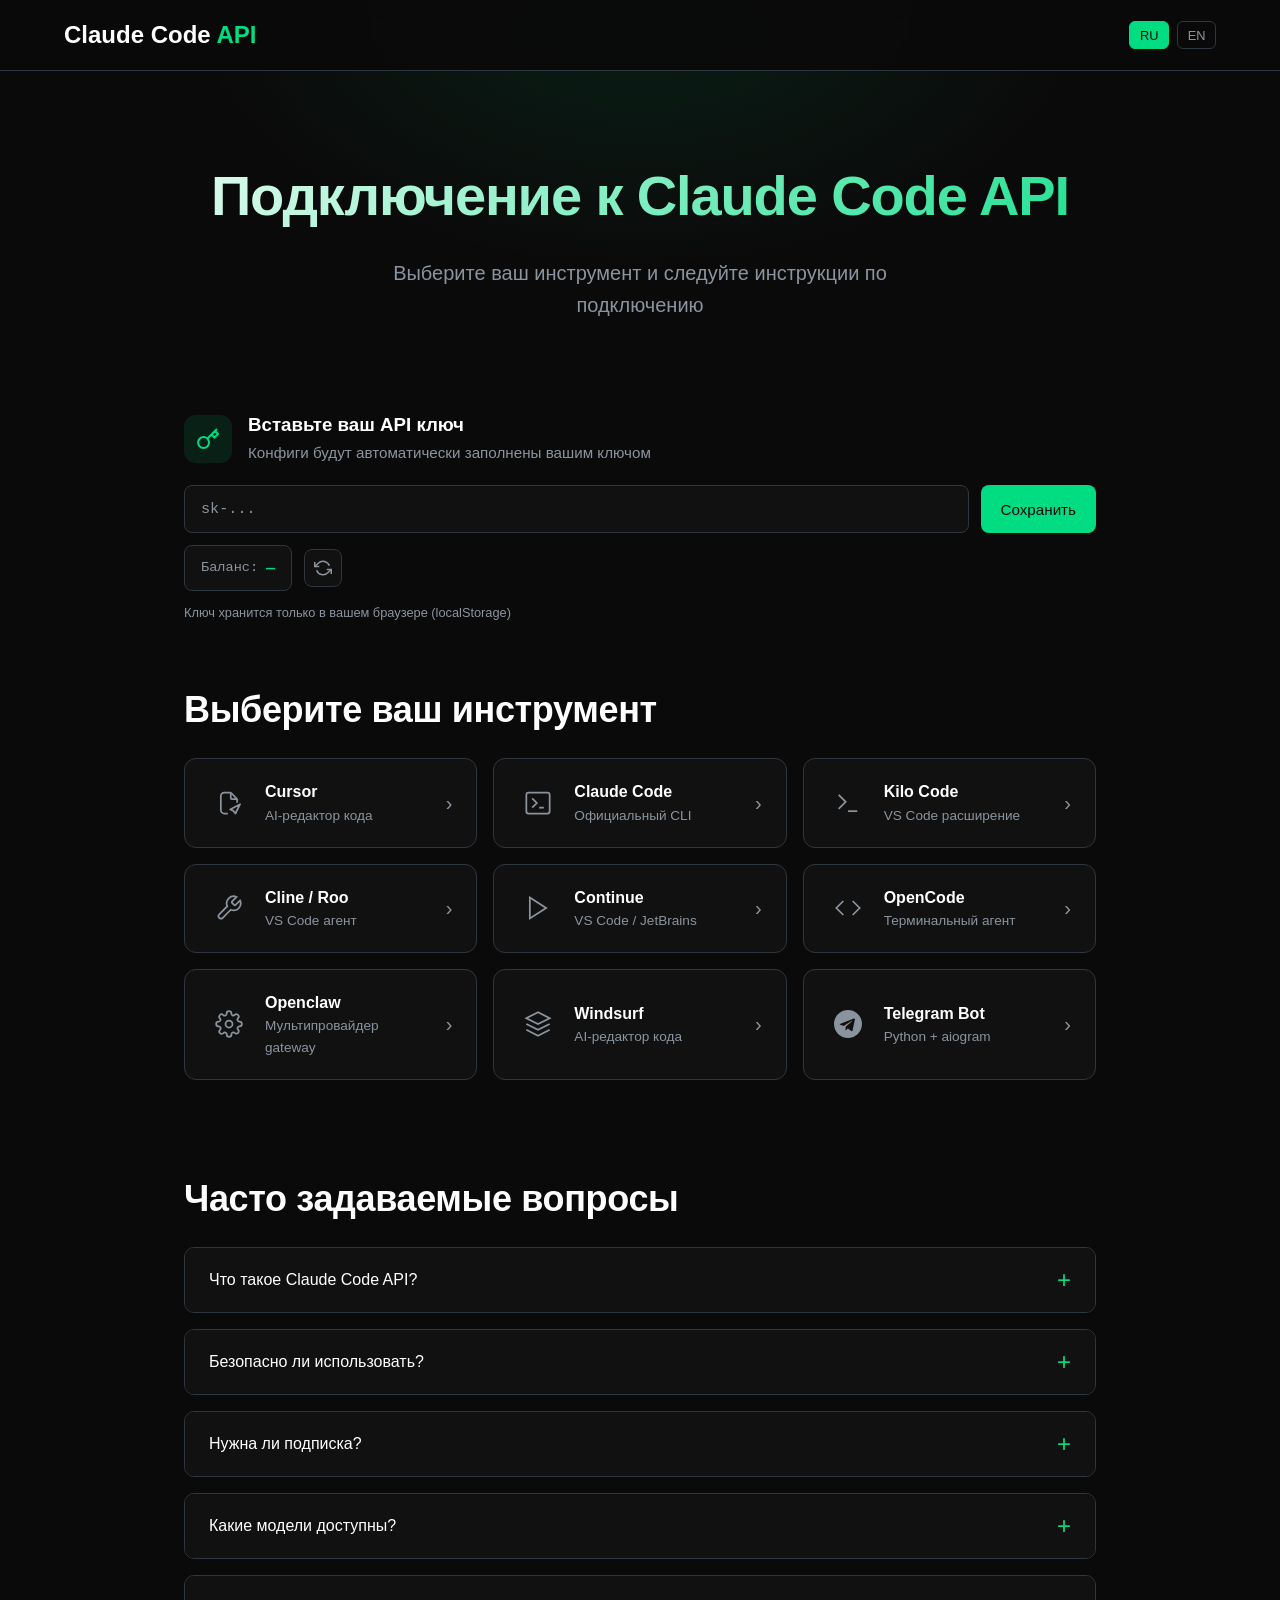
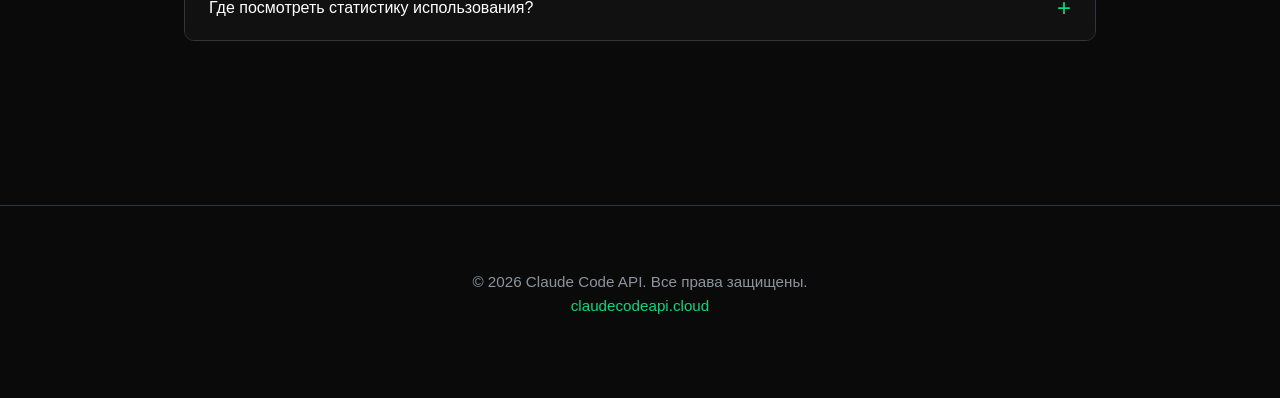
==== index.html @ eab9a972 "Add balance counter with refresh button next to API key input Co-Authored-By: Claude Opus 4.6 <norep" ====
<!DOCTYPE html>
<html lang="ru">
<head>
  <meta charset="UTF-8">
  <meta name="viewport" content="width=device-width, initial-scale=1.0">
  <meta name="description" content="Инструкции по подключению к Claude Code API — выберите ваш инструмент">
  <meta name="theme-color" content="#0a0a0a">
  <title>Claude Code API — Подключение инструментов</title>
  <style>
    :root {
      --bg-primary: #0a0a0a;
      --bg-secondary: #111111;
      --bg-tertiary: #1a1a1a;
      --bg-code: #0d1117;
      --text-primary: #ffffff;
      --text-secondary: #e0e0e0;
      --text-muted: #8b949e;
      --accent-primary: #00dc82;
      --accent-hover: #00ff95;
      --accent-glow: rgba(0, 220, 130, 0.3);
      --border-color: #30363d;
      --font-mono: 'SF Mono', 'Fira Code', 'Consolas', monospace;
      --font-sans: -apple-system, BlinkMacSystemFont, 'Segoe UI', sans-serif;
      --transition: all 0.2s ease;
    }

    *, *::before, *::after { box-sizing: border-box; margin: 0; padding: 0; }
    html { scroll-behavior: smooth; }

    body {
      font-family: var(--font-sans);
      background: var(--bg-primary);
      color: var(--text-primary);
      line-height: 1.6;
      min-height: 100vh;
    }

    h1, h2, h3 { font-weight: 600; line-height: 1.3; color: var(--text-primary); }
    h1 { font-size: clamp(2rem, 5vw, 3.5rem); letter-spacing: -0.02em; }
    h2 { font-size: clamp(1.5rem, 3vw, 2.25rem); letter-spacing: -0.01em; }
    p { margin-bottom: 1rem; color: var(--text-secondary); }

    a { color: var(--accent-primary); text-decoration: none; transition: var(--transition); }
    a:hover { color: var(--accent-hover); }

    ::selection { background: var(--accent-primary); color: var(--bg-primary); }

    ::-webkit-scrollbar { width: 8px; height: 8px; }
    ::-webkit-scrollbar-track { background: var(--bg-primary); }
    ::-webkit-scrollbar-thumb { background: var(--border-color); border-radius: 4px; }
    ::-webkit-scrollbar-thumb:hover { background: var(--text-muted); }

    /* Header */
    header {
      position: fixed; top: 0; left: 0; right: 0; z-index: 1000;
      background: rgba(10, 10, 10, 0.95);
      backdrop-filter: blur(10px); -webkit-backdrop-filter: blur(10px);
      border-bottom: 1px solid var(--border-color);
    }

    .header-content {
      max-width: 1200px; margin: 0 auto; padding: 1rem 1.5rem;
      display: flex; justify-content: space-between; align-items: center;
    }

    .logo { font-size: 1.5rem; font-weight: 700; color: var(--text-primary); }
    .logo span { color: var(--accent-primary); }

    .lang-switch { display: flex; gap: 0.5rem; align-items: center; }

    .lang-btn {
      background: transparent; border: 1px solid var(--border-color);
      color: var(--text-muted); padding: 0.35rem 0.6rem;
      font-size: 0.8rem; font-weight: 500; border-radius: 6px;
      cursor: pointer; transition: var(--transition);
    }
    .lang-btn:hover { border-color: var(--accent-primary); color: var(--text-primary); }
    .lang-btn.active { background: var(--accent-primary); border-color: var(--accent-primary); color: var(--bg-primary); }

    /* Hero */
    #hero {
      padding: clamp(100px, 18vh, 160px) 1.5rem 60px;
      text-align: center;
      background: radial-gradient(ellipse at top, rgba(0, 220, 130, 0.1) 0%, transparent 50%);
    }

    #hero h1 {
      margin-bottom: 1.5rem;
      background: linear-gradient(135deg, var(--text-primary) 0%, var(--accent-primary) 100%);
      -webkit-background-clip: text; -webkit-text-fill-color: transparent; background-clip: text;
    }

    #hero .subtitle {
      font-size: clamp(1rem, 2vw, 1.25rem);
      color: var(--text-muted); max-width: 600px; margin: 0 auto;
    }

    /* Main */
    main { max-width: 960px; margin: 0 auto; padding: 0 1.5rem 100px; }

    /* API Key Section */
    .apikey-section { padding: 2rem 0 1rem; }

    .apikey-card {
      display: flex; align-items: center; gap: 1rem; margin-bottom: 1.25rem;
    }

    .apikey-icon {
      width: 48px; height: 48px; flex-shrink: 0;
      background: rgba(0, 220, 130, 0.1); border-radius: 12px;
      display: flex; align-items: center; justify-content: center;
      color: var(--accent-primary);
    }

    .apikey-text h3 { margin-bottom: 0.25rem; }
    .apikey-text p { margin: 0; color: var(--text-muted); font-size: 0.95rem; }

    .apikey-input-wrap {
      display: flex; gap: 0.75rem; margin-bottom: 0.75rem;
    }

    .apikey-input-wrap input {
      flex: 1; padding: 0.875rem 1rem;
      background: var(--bg-secondary); border: 1px solid var(--border-color);
      border-radius: 8px; color: var(--text-primary);
      font-family: var(--font-mono); font-size: 0.95rem;
      outline: none; transition: var(--transition);
    }
    .apikey-input-wrap input:focus { border-color: var(--accent-primary); }
    .apikey-input-wrap input::placeholder { color: var(--text-muted); }

    .apikey-hint { font-size: 0.8rem; color: var(--text-muted); margin: 0; }

    .balance-row {
      display: flex; align-items: center; gap: 0.75rem; margin-bottom: 0.75rem;
    }
    .balance-display {
      display: flex; align-items: center; gap: 0.5rem;
      padding: 0.6rem 1rem;
      background: var(--bg-secondary); border: 1px solid var(--border-color);
      border-radius: 8px; font-family: var(--font-mono); font-size: 0.95rem;
      color: var(--text-primary); white-space: nowrap;
    }
    .balance-display .balance-label { color: var(--text-muted); font-size: 0.85rem; }
    .balance-display .balance-value { color: var(--accent-primary); font-weight: 600; }
    .balance-refresh {
      width: 38px; height: 38px; flex-shrink: 0;
      background: var(--bg-secondary); border: 1px solid var(--border-color);
      border-radius: 8px; color: var(--text-muted); cursor: pointer;
      display: flex; align-items: center; justify-content: center;
      transition: var(--transition);
    }
    .balance-refresh:hover { border-color: var(--accent-primary); color: var(--accent-primary); }
    .balance-refresh.spinning svg { animation: spin 0.8s linear infinite; }
    @keyframes spin { to { transform: rotate(360deg); } }

    .btn {
      display: inline-flex; align-items: center; gap: 0.5rem;
      padding: 0.875rem 1.75rem; font-size: 1rem; font-weight: 500;
      border-radius: 8px; border: none; cursor: pointer; transition: var(--transition);
    }
    .btn-sm { padding: 0.875rem 1.25rem; font-size: 0.95rem; }

    .btn-primary { background: var(--accent-primary); color: var(--bg-primary); }
    .btn-primary:hover {
      background: var(--accent-hover); transform: translateY(-2px);
      box-shadow: 0 4px 20px var(--accent-glow);
    }

    /* Tools Grid */
    .tools-section { padding: 3rem 0; }

    .tools-grid {
      display: grid;
      grid-template-columns: repeat(3, 1fr);
      gap: 1rem;
      margin-top: 1.5rem;
    }

    .tool-card {
      display: flex; align-items: center; gap: 1rem;
      background: var(--bg-secondary); border: 1px solid var(--border-color);
      border-radius: 12px; padding: 1.25rem 1.5rem;
      cursor: pointer; transition: var(--transition);
      text-decoration: none; color: inherit;
    }

    .tool-card:hover {
      border-color: var(--accent-primary);
      transform: translateY(-2px);
      box-shadow: 0 4px 20px rgba(0, 220, 130, 0.1);
      color: inherit;
    }

    .tool-icon {
      width: 40px; height: 40px; flex-shrink: 0;
      display: flex; align-items: center; justify-content: center;
      color: var(--text-muted);
    }

    .tool-icon svg { width: 28px; height: 28px; }

    .tool-info { flex: 1; min-width: 0; }
    .tool-name { font-weight: 600; font-size: 1rem; color: var(--text-primary); }
    .tool-desc { font-size: 0.85rem; color: var(--text-muted); margin: 0; }

    .tool-arrow {
      color: var(--text-muted); font-size: 1.25rem; flex-shrink: 0;
      transition: var(--transition);
    }

    .tool-card:hover .tool-arrow { color: var(--accent-primary); transform: translateX(3px); }

    /* FAQ */
    .faq-section { padding: 3rem 0; }

    .faq-item {
      border: 1px solid var(--border-color); border-radius: 10px;
      margin-bottom: 1rem; overflow: hidden; transition: var(--transition);
    }
    .faq-item:hover { border-color: var(--text-muted); }
    .faq-item.active { border-color: var(--accent-primary); }

    .faq-question {
      width: 100%; padding: 1.25rem 1.5rem;
      background: var(--bg-secondary); border: none;
      color: var(--text-primary); font-size: 1rem; font-weight: 500;
      text-align: left; cursor: pointer;
      display: flex; justify-content: space-between; align-items: center;
      transition: var(--transition);
    }
    .faq-question:hover { background: var(--bg-tertiary); }
    .faq-question::after {
      content: '+'; font-size: 1.5rem; color: var(--accent-primary);
      transition: var(--transition); line-height: 1;
    }
    .faq-item.active .faq-question::after { content: '\2212'; }

    .faq-answer { max-height: 0; overflow: hidden; transition: max-height 0.3s ease; }
    .faq-item.active .faq-answer { max-height: 500px; }

    .faq-answer-content {
      padding: 1.25rem 1.5rem; color: var(--text-secondary);
      background: var(--bg-secondary); border-top: 1px solid var(--border-color);
    }
    .faq-answer-content p:last-child { margin-bottom: 0; }

    /* CTA */
    #cta {
      text-align: center; padding: 5rem 2rem;
      background: linear-gradient(135deg, var(--bg-secondary) 0%, rgba(0, 220, 130, 0.05) 100%);
      border: 1px solid var(--border-color); border-radius: 16px; margin-top: 4rem;
    }
    #cta h2 { margin-bottom: 1rem; }
    #cta p { max-width: 500px; margin: 0 auto 2rem; }

    /* Footer */
    footer {
      border-top: 1px solid var(--border-color);
      padding: 4rem 1.5rem; text-align: center;
      color: var(--text-muted); font-size: 0.95rem;
    }
    footer a { color: var(--accent-primary); }
    footer p { color: var(--text-muted); }

    /* Floating Help */
    .floating-help-btn {
      position: fixed; bottom: 30px; right: 30px;
      height: 50px; background: var(--accent-primary); color: var(--bg-primary);
      border-radius: 25px; display: flex; align-items: center; justify-content: center;
      gap: 8px; padding: 0 20px;
      box-shadow: 0 4px 20px rgba(0, 220, 130, 0.4);
      transition: var(--transition); z-index: 999;
      border: none; cursor: pointer; font-weight: 600; font-size: 0.95rem;
    }
    .floating-help-btn:hover {
      transform: translateY(-2px);
      box-shadow: 0 6px 30px rgba(0, 220, 130, 0.6); color: var(--bg-primary);
    }
    .floating-help-btn svg { width: 22px; height: 22px; stroke-width: 2.5; }

    /* Modal */
    .modal-overlay {
      position: fixed; top: 0; left: 0; right: 0; bottom: 0;
      background: rgba(0, 0, 0, 0.7);
      display: none; align-items: center; justify-content: center;
      z-index: 1000; padding: 1.5rem; opacity: 0; transition: opacity 0.3s ease;
    }
    .modal-overlay.active { display: flex; opacity: 1; }

    .modal-content {
      background: var(--bg-secondary); border: 1px solid var(--border-color);
      border-radius: 16px; padding: 2rem; max-width: 400px; width: 100%;
      text-align: center; position: relative;
      transform: translateY(20px); transition: transform 0.3s ease;
    }
    .modal-overlay.active .modal-content { transform: translateY(0); }

    .modal-close {
      position: absolute; top: 12px; right: 12px;
      background: none; border: none; color: var(--text-muted);
      font-size: 1.5rem; cursor: pointer; width: 32px; height: 32px;
      display: flex; align-items: center; justify-content: center;
      border-radius: 50%; transition: var(--transition);
    }
    .modal-close:hover { background: var(--bg-tertiary); color: var(--text-primary); }

    .modal-icon {
      width: 80px; height: 80px; margin: 0 auto 1.5rem;
      background: rgba(0, 220, 130, 0.1); border-radius: 50%;
      display: flex; align-items: center; justify-content: center;
      color: var(--accent-primary);
    }
    .modal-content h3 { font-size: 1.25rem; margin-bottom: 0.75rem; }
    .modal-content p { color: var(--text-secondary); margin-bottom: 1.5rem; font-size: 0.95rem; }
    .modal-btn { display: inline-flex; align-items: center; justify-content: center; width: 100%; }

    /* Scroll animations */
    .fade-in {
      opacity: 0; transform: translateY(30px);
      transition: opacity 0.6s ease, transform 0.6s ease;
    }
    .fade-in.visible { opacity: 1; transform: translateY(0); }

    /* Responsive */
    @media (max-width: 768px) {
      .tools-grid { grid-template-columns: 1fr; }
      .floating-help-btn { bottom: 20px; right: 20px; padding: 0 16px; height: 45px; }
      .modal-content { padding: 1.5rem; }
    }

    @media (min-width: 769px) and (max-width: 1024px) {
      .tools-grid { grid-template-columns: repeat(2, 1fr); }
    }
  </style>
</head>
<body>
  <!-- Header -->
  <header>
    <div class="header-content">
      <a href="/" class="logo">Claude Code <span>API</span></a>
      <div class="lang-switch">
        <button class="lang-btn active" data-lang="ru">RU</button>
        <button class="lang-btn" data-lang="en">EN</button>
      </div>
    </div>
  </header>

  <!-- Hero -->
  <section id="hero">
    <h1 data-i18n="hero-title">Подключение к Claude Code API</h1>
    <p class="subtitle" data-i18n="hero-subtitle">Выберите ваш инструмент и следуйте инструкции по подключению</p>
  </section>

  <!-- Main -->
  <main>
    <!-- API Key Input -->
    <section class="apikey-section fade-in">
      <div class="apikey-card">
        <div class="apikey-icon">
          <svg width="24" height="24" viewBox="0 0 24 24" fill="none" stroke="currentColor" stroke-width="2"><path d="M21 2l-2 2m-7.61 7.61a5.5 5.5 0 1 1-7.778 7.778 5.5 5.5 0 0 1 7.777-7.777zm0 0L15.5 7.5m0 0l3 3L22 7l-3-3m-3.5 3.5L19 4"/></svg>
        </div>
        <div class="apikey-text">
          <h3 data-i18n="apikey-title">Вставьте ваш API ключ</h3>
          <p data-i18n="apikey-desc">Конфиги будут автоматически заполнены вашим ключом</p>
        </div>
      </div>
      <div class="apikey-input-wrap">
        <input type="text" id="apikey-input" placeholder="sk-..." autocomplete="off" spellcheck="false">
        <button id="apikey-save" class="btn btn-primary btn-sm" data-i18n="apikey-save">Сохранить</button>
      </div>
      <div class="balance-row">
        <div class="balance-display">
          <span class="balance-label" data-i18n="balance-label">Баланс:</span>
          <span class="balance-value" id="balance-value">—</span>
        </div>
        <button class="balance-refresh" id="balance-refresh" title="Обновить баланс">
          <svg width="18" height="18" viewBox="0 0 24 24" fill="none" stroke="currentColor" stroke-width="2"><path d="M1 4v6h6"/><path d="M23 20v-6h-6"/><path d="M20.49 9A9 9 0 005.64 5.64L1 10m22 4l-4.64 4.36A9 9 0 013.51 15"/></svg>
        </button>
      </div>
      <p class="apikey-hint" data-i18n="apikey-hint">Ключ хранится только в вашем браузере (localStorage)</p>
    </section>

    <!-- Choose Tool -->
    <section class="tools-section fade-in">
      <h2 data-i18n="step-tool">Выберите ваш инструмент</h2>

      <div class="tools-grid">
        <!-- Cursor -->
        <a href="cursor.html" class="tool-card">
          <div class="tool-icon">
            <svg viewBox="0 0 24 24" fill="none" stroke="currentColor" stroke-width="1.5"><path d="M13.5 3H12H8C6.34315 3 5 4.34315 5 6V18C5 19.6569 6.34315 21 8 21H11M13.5 3L19 8.625M13.5 3V7.625C13.5 8.17728 13.9477 8.625 14.5 8.625H19M19 8.625V11.8125"/><path d="M17.5 21L21.5 13L13 17.5L15.5 18.5L17.5 21Z" stroke-linejoin="round"/></svg>
          </div>
          <div class="tool-info">
            <div class="tool-name">Cursor</div>
            <p class="tool-desc" data-i18n="tool-cursor-desc">AI-редактор кода</p>
          </div>
          <span class="tool-arrow">›</span>
        </a>

        <!-- Claude Code -->
        <a href="claude-code.html" class="tool-card">
          <div class="tool-icon">
            <svg viewBox="0 0 24 24" fill="none" stroke="currentColor" stroke-width="1.5"><rect x="2" y="3" width="20" height="18" rx="2"/><path d="M7 8l4 4-4 4"/><path d="M13 16h4"/></svg>
          </div>
          <div class="tool-info">
            <div class="tool-name">Claude Code</div>
            <p class="tool-desc" data-i18n="tool-cc-desc">Официальный CLI</p>
          </div>
          <span class="tool-arrow">›</span>
        </a>

        <!-- Kilo Code -->
        <a href="kilo-code.html" class="tool-card">
          <div class="tool-icon">
            <svg viewBox="0 0 24 24" fill="none" stroke="currentColor" stroke-width="1.5"><path d="M4 17l6-6-6-6"/><path d="M12 19h8"/></svg>
          </div>
          <div class="tool-info">
            <div class="tool-name">Kilo Code</div>
            <p class="tool-desc" data-i18n="tool-kilo-desc">VS Code расширение</p>
          </div>
          <span class="tool-arrow">›</span>
        </a>

        <!-- Cline / Roo -->
        <a href="cline-roo.html" class="tool-card">
          <div class="tool-icon">
            <svg viewBox="0 0 24 24" fill="none" stroke="currentColor" stroke-width="1.5"><path d="M14.7 6.3a1 1 0 000 1.4l1.6 1.6a1 1 0 001.4 0l3.77-3.77a6 6 0 01-7.94 7.94l-6.91 6.91a2.12 2.12 0 01-3-3l6.91-6.91a6 6 0 017.94-7.94l-3.76 3.76z"/></svg>
          </div>
          <div class="tool-info">
            <div class="tool-name">Cline / Roo</div>
            <p class="tool-desc" data-i18n="tool-cline-desc">VS Code агент</p>
          </div>
          <span class="tool-arrow">›</span>
        </a>

        <!-- Continue -->
        <a href="continue.html" class="tool-card">
          <div class="tool-icon">
            <svg viewBox="0 0 24 24" fill="none" stroke="currentColor" stroke-width="1.5"><polygon points="5 3 19 12 5 21 5 3"/></svg>
          </div>
          <div class="tool-info">
            <div class="tool-name">Continue</div>
            <p class="tool-desc" data-i18n="tool-continue-desc">VS Code / JetBrains</p>
          </div>
          <span class="tool-arrow">›</span>
        </a>

        <!-- OpenCode -->
        <a href="opencode.html" class="tool-card">
          <div class="tool-icon">
            <svg viewBox="0 0 24 24" fill="none" stroke="currentColor" stroke-width="1.5"><polyline points="16 18 22 12 16 6"/><polyline points="8 6 2 12 8 18"/></svg>
          </div>
          <div class="tool-info">
            <div class="tool-name">OpenCode</div>
            <p class="tool-desc" data-i18n="tool-opencode-desc">Терминальный агент</p>
          </div>
          <span class="tool-arrow">›</span>
        </a>

        <!-- Openclaw -->
        <a href="openclaw.html" class="tool-card">
          <div class="tool-icon">
            <svg viewBox="0 0 24 24" fill="none" stroke="currentColor" stroke-width="1.5"><circle cx="12" cy="12" r="3"/><path d="M19.4 15a1.65 1.65 0 00.33 1.82l.06.06a2 2 0 010 2.83 2 2 0 01-2.83 0l-.06-.06a1.65 1.65 0 00-1.82-.33 1.65 1.65 0 00-1 1.51V21a2 2 0 01-4 0v-.09A1.65 1.65 0 009 19.4a1.65 1.65 0 00-1.82.33l-.06.06a2 2 0 01-2.83-2.83l.06-.06A1.65 1.65 0 004.68 15a1.65 1.65 0 00-1.51-1H3a2 2 0 010-4h.09A1.65 1.65 0 004.6 9a1.65 1.65 0 00-.33-1.82l-.06-.06a2 2 0 012.83-2.83l.06.06A1.65 1.65 0 009 4.68a1.65 1.65 0 001-1.51V3a2 2 0 014 0v.09a1.65 1.65 0 001 1.51 1.65 1.65 0 001.82-.33l.06-.06a2 2 0 012.83 2.83l-.06.06A1.65 1.65 0 0019.4 9a1.65 1.65 0 001.51 1H21a2 2 0 010 4h-.09a1.65 1.65 0 00-1.51 1z"/></svg>
          </div>
          <div class="tool-info">
            <div class="tool-name">Openclaw</div>
            <p class="tool-desc" data-i18n="tool-openclaw-desc">Мультипровайдер gateway</p>
          </div>
          <span class="tool-arrow">›</span>
        </a>

        <!-- Windsurf -->
        <a href="windsurf.html" class="tool-card">
          <div class="tool-icon">
            <svg viewBox="0 0 24 24" fill="none" stroke="currentColor" stroke-width="1.5" style="width:28px;height:28px"><path d="M12 2L2 7l10 5 10-5-10-5z"/><path d="M2 17l10 5 10-5"/><path d="M2 12l10 5 10-5"/></svg>
          </div>
          <div class="tool-info">
            <div class="tool-name">Windsurf</div>
            <p class="tool-desc" data-i18n="tool-windsurf-desc">AI-редактор кода</p>
          </div>
          <span class="tool-arrow">›</span>
        </a>

        <!-- Telegram Bot -->
        <a href="telegram-bot.html" class="tool-card">
          <div class="tool-icon">
            <svg viewBox="0 0 24 24" fill="currentColor" stroke="none" style="width:28px;height:28px"><path d="M12 0C5.37 0 0 5.37 0 12s5.37 12 12 12 12-5.37 12-12S18.63 0 12 0zm5.894 8.221l-1.97 9.28c-.145.658-.537.818-1.084.508l-3-2.21-1.446 1.394c-.16.16-.295.295-.605.295l.213-3.054 5.56-5.022c.242-.213-.054-.334-.373-.121l-6.869 4.326-2.96-.924c-.64-.203-.658-.64.135-.954l11.566-4.458c.538-.196 1.006.128.832.941z"/></svg>
          </div>
          <div class="tool-info">
            <div class="tool-name">Telegram Bot</div>
            <p class="tool-desc" data-i18n="tool-tgbot-desc">Python + aiogram</p>
          </div>
          <span class="tool-arrow">›</span>
        </a>
      </div>
    </section>

    <!-- FAQ -->
    <section class="faq-section fade-in">
      <h2 data-i18n="section-faq">Часто задаваемые вопросы</h2>

      <div style="margin-top: 1.5rem;">
        <div class="faq-item">
          <button class="faq-question" data-i18n="faq-q1">Что такое Claude Code API?</button>
          <div class="faq-answer"><div class="faq-answer-content"><p data-i18n="faq-a1">Claude Code API — это кастомный API-прокси, который предоставляет доступ к моделям Anthropic по более доступным ценам. Сервис выступает промежуточным звеном между клиентом и официальным API Anthropic.</p></div></div>
        </div>

        <div class="faq-item">
          <button class="faq-question" data-i18n="faq-q2">Безопасно ли использовать?</button>
          <div class="faq-answer"><div class="faq-answer-content"><p data-i18n="faq-a2">Да, Claude Code API использует официальное API Anthropic. Ваши данные не сохраняются и не передаются третьим лицам.</p></div></div>
        </div>

        <div class="faq-item">
          <button class="faq-question" data-i18n="faq-q3">Нужна ли подписка?</button>
          <div class="faq-answer"><div class="faq-answer-content"><p data-i18n="faq-a3">Нет. Вы платите только за фактически использованные токены. Никакой ежемесячной подписки.</p></div></div>
        </div>

        <div class="faq-item">
          <button class="faq-question" data-i18n="faq-q4">Какие модели доступны?</button>
          <div class="faq-answer"><div class="faq-answer-content"><p data-i18n="faq-a4">Все актуальные модели Anthropic: Claude Opus 4.7, Opus 4.6, Opus 4.5, Sonnet 4.6, Sonnet 4.5, Haiku 4.5 и другие.</p></div></div>
        </div>

        <div class="faq-item">
          <button class="faq-question" data-i18n="faq-q6">Где посмотреть статистику использования?</button>
          <div class="faq-answer"><div class="faq-answer-content"><p data-i18n="faq-a6">Для просмотра актуального баланса ключа воспользуйтесь телеграм ботом <a href="https://t.me/Claudecodebalancebot" target="_blank">@Claudecodebalancebot</a></p></div></div>
        </div>
      </div>
    </section>

  </main>

  <!-- Footer -->
  <footer>
    <p>&copy; 2026 Claude Code API. <span data-i18n="footer-copy">Все права защищены</span>.<br><a href="https://claudecodeapi.cloud" target="_blank">claudecodeapi.cloud</a></p>
  </footer>

  <script>
    document.addEventListener('DOMContentLoaded', function() {
      // API Key
      const apikeyInput = document.getElementById('apikey-input');
      const apikeySave = document.getElementById('apikey-save');
      const saved = localStorage.getItem('cca_api_key');
      if (saved) apikeyInput.value = saved;

      apikeySave.addEventListener('click', () => {
        const key = apikeyInput.value.trim();
        if (key) {
          localStorage.setItem('cca_api_key', key);
          apikeySave.textContent = '✓';
          setTimeout(() => { apikeySave.textContent = currentLang === 'en' ? 'Save' : 'Сохранить'; }, 1500);
          fetchBalance();
        }
      });

      apikeyInput.addEventListener('keydown', (e) => {
        if (e.key === 'Enter') apikeySave.click();
      });

      // Balance
      const balanceValue = document.getElementById('balance-value');
      const balanceRefresh = document.getElementById('balance-refresh');

      async function fetchBalance() {
        const key = localStorage.getItem('cca_api_key');
        if (!key) { balanceValue.textContent = '—'; return; }
        balanceRefresh.classList.add('spinning');
        try {
          const resp = await fetch('https://api.claudecodeapi.cloud/v1/balance', {
            headers: { 'x-api-key': key }
          });
          if (!resp.ok) throw new Error();
          const data = await resp.json();
          balanceValue.textContent = '$' + parseFloat(data.balance).toFixed(2);
        } catch {
          balanceValue.textContent = 'ошибка';
        }
        balanceRefresh.classList.remove('spinning');
      }

      balanceRefresh.addEventListener('click', fetchBalance);
      if (saved) fetchBalance();

      // FAQ accordion
      document.querySelectorAll('.faq-question').forEach(q => {
        q.addEventListener('click', () => {
          const item = q.parentElement;
          const wasActive = item.classList.contains('active');
          document.querySelectorAll('.faq-item').forEach(i => i.classList.remove('active'));
          if (!wasActive) item.classList.add('active');
        });
      });

      // Scroll animations
      const observer = new IntersectionObserver((entries) => {
        entries.forEach(entry => { if (entry.isIntersecting) entry.target.classList.add('visible'); });
      }, { threshold: 0.1, rootMargin: '0px 0px -50px 0px' });
      document.querySelectorAll('.fade-in').forEach(el => observer.observe(el));

      // Header shadow
      let ticking = false;
      const header = document.querySelector('header');
      window.addEventListener('scroll', () => {
        if (!ticking) {
          requestAnimationFrame(() => {
            header.style.boxShadow = window.scrollY > 50 ? '0 4px 20px rgba(0,0,0,0.5)' : 'none';
            ticking = false;
          });
          ticking = true;
        }
      }, { passive: true });

      // Language switcher
      const translations = {
        en: {
          'hero-title': 'Connect to Claude Code API',
          'hero-subtitle': 'Choose your tool and follow the setup guide',
          'apikey-title': 'Paste your API key',
          'apikey-desc': 'Configs will be automatically filled with your key',
          'apikey-save': 'Save',
          'apikey-hint': 'Key is stored only in your browser (localStorage)',
          'balance-label': 'Balance:',
          'step-tool': 'Choose your tool',
          'tool-cursor-desc': 'AI code editor',
          'tool-cc-desc': 'Official CLI',
          'tool-kilo-desc': 'VS Code extension',
          'tool-cline-desc': 'VS Code agent',
          'tool-continue-desc': 'VS Code / JetBrains',
          'tool-opencode-desc': 'Terminal agent',
          'tool-openclaw-desc': 'Multi-provider gateway',
          'tool-tgbot-desc': 'Python + aiogram',
          'section-faq': 'FAQ',
          'faq-q1': 'What is Claude Code API?',
          'faq-a1': 'Claude Code API is a custom API proxy that provides access to Anthropic models at more affordable prices.',
          'faq-q2': 'Is it safe?',
          'faq-a2': 'Yes, it uses the official Anthropic API. Your data is not stored or shared with third parties.',
          'faq-q3': 'Is subscription required?',
          'faq-a3': 'No. You only pay for tokens actually used. No monthly subscription.',
          'faq-q4': 'Which models are available?',
          'faq-a4': 'All current Anthropic models: Claude Opus 4.7, Opus 4.6, Opus 4.5, Sonnet 4.6, Sonnet 4.5, Haiku 4.5 and more.',
          'faq-q5': 'How to get an API key?',
          'faq-a5': 'To purchase, message us on Telegram: t.me/claudxeseller',
          'faq-q6': 'Where to see usage statistics?',
          'faq-a6': 'To check your current key balance, use the Telegram bot @Claudecodebalancebot',
          'cta-title': 'Ready to start?',
          'cta-desc': 'Message us on Telegram to purchase',
          'btn-register-free': 'Message on Telegram',
          'help-label': 'Help',
          'help-title': 'Need help?',
          'help-desc': 'Having trouble connecting? Write to us — we will help!',
          'btn-telegram': 'Message on Telegram',
          'footer-copy': 'All rights reserved'
        }
      };

      let currentLang = 'ru';
      const ruTexts = {};
      document.querySelectorAll('[data-i18n]').forEach(el => {
        ruTexts[el.getAttribute('data-i18n')] = el.innerHTML;
      });

      document.querySelectorAll('.lang-btn').forEach(btn => {
        btn.addEventListener('click', function() {
          const lang = this.dataset.lang;
          if (lang === currentLang) return;
          currentLang = lang;
          document.querySelectorAll('.lang-btn').forEach(b => b.classList.remove('active'));
          this.classList.add('active');
          document.documentElement.lang = lang;

          const t = lang === 'en' ? translations.en : ruTexts;
          document.querySelectorAll('[data-i18n]').forEach(el => {
            const key = el.getAttribute('data-i18n');
            if (t[key]) el.innerHTML = t[key];
          });
        });
      });
    });
  </script>
</body>
</html>
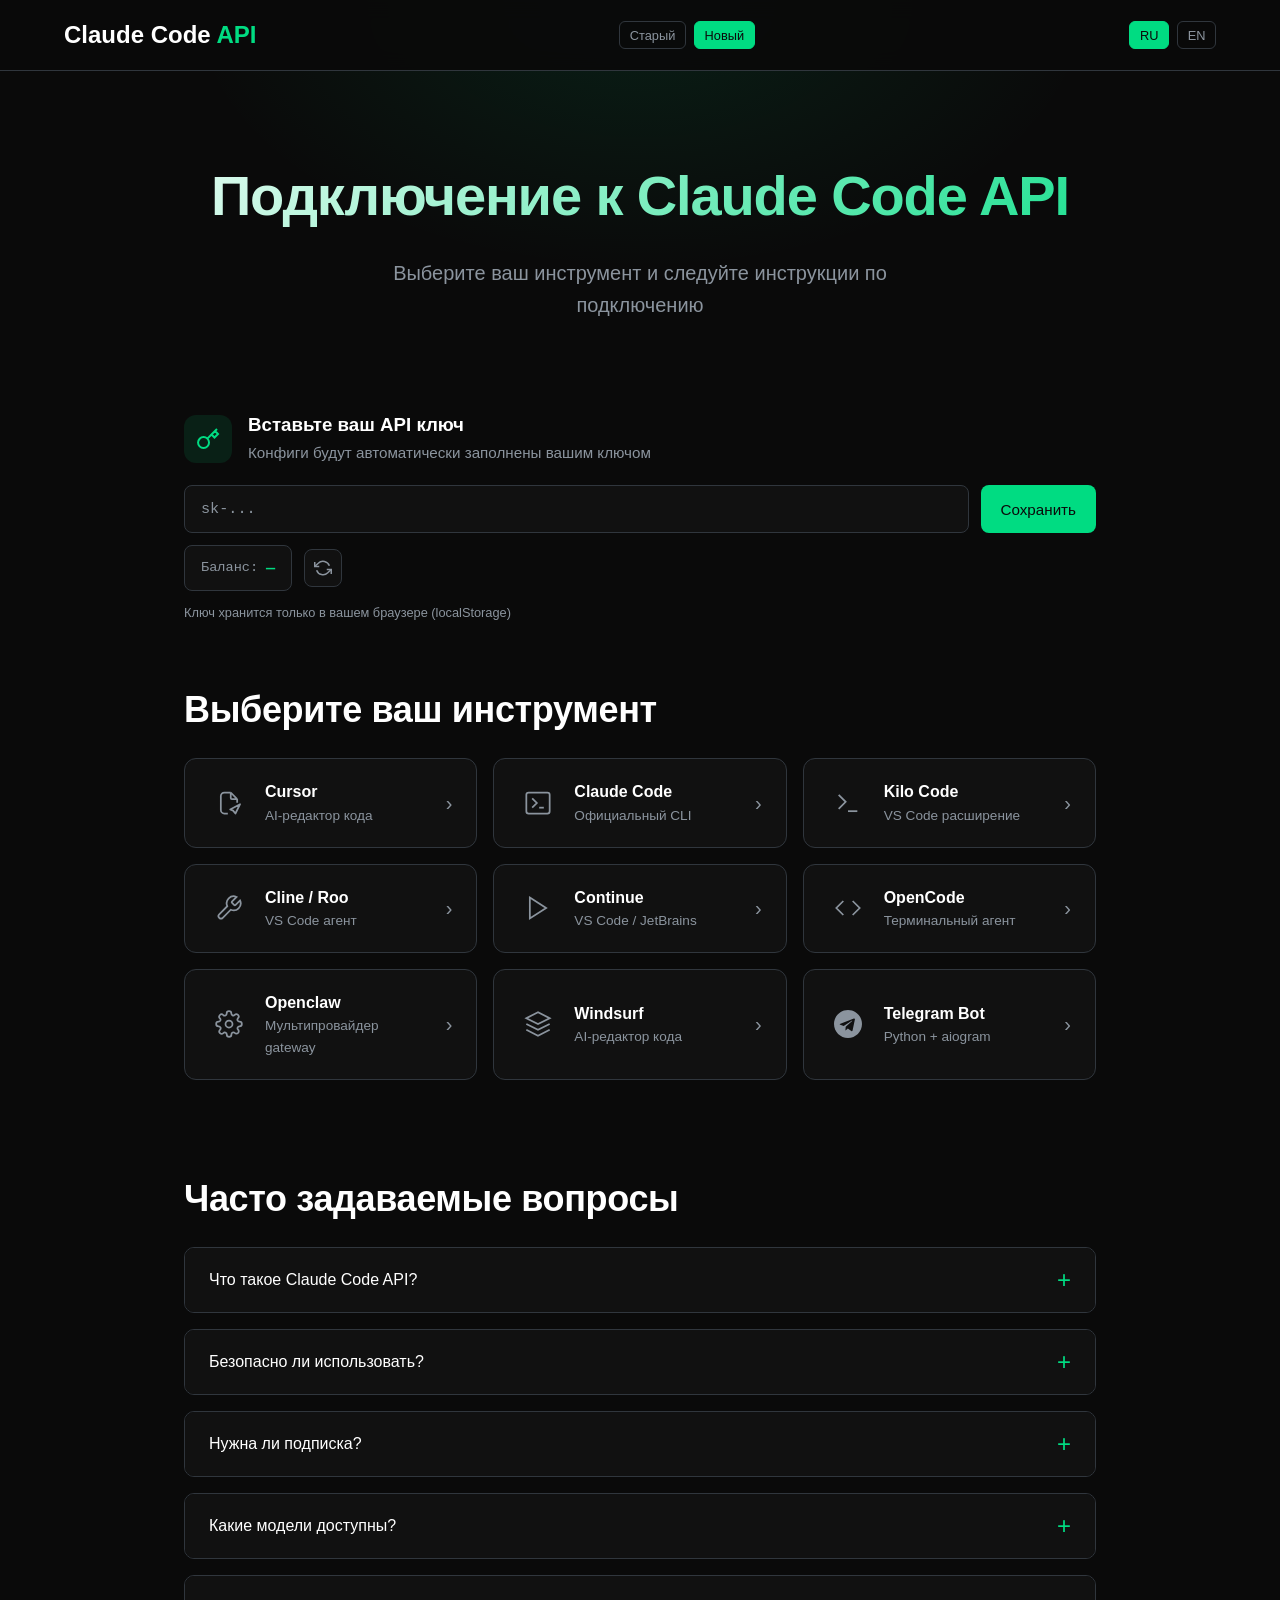
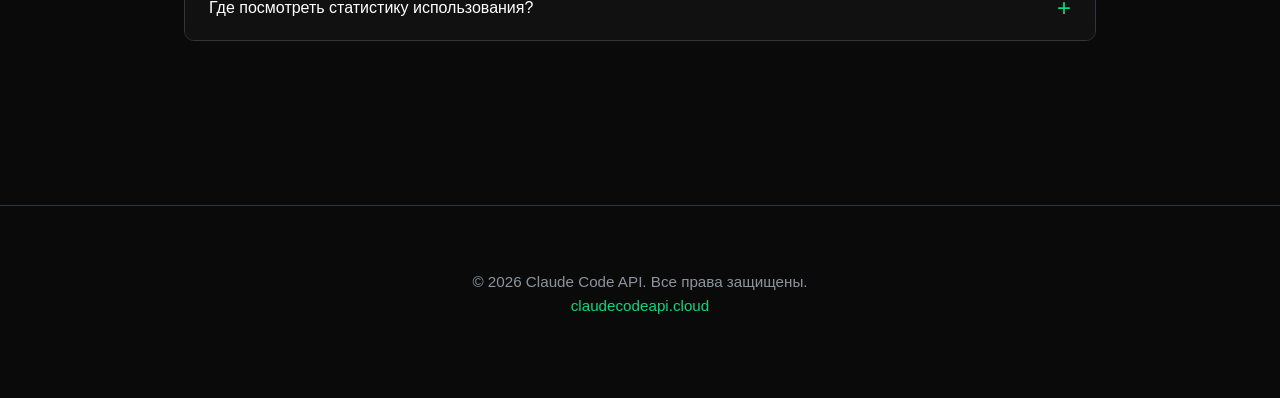
==== commit 28fbb7e0: "Add provider switcher (old / new) with east-api-3.org support - New provider.js injects Старый/Новый" ====
--- a/index.html
+++ b/index.html
@@ -535,6 +535,7 @@
     <p>&copy; 2026 Claude Code API. <span data-i18n="footer-copy">Все права защищены</span>.<br><a href="https://claudecodeapi.cloud" target="_blank">claudecodeapi.cloud</a></p>
   </footer>
 
+  <script src="provider.js"></script>
   <script>
     document.addEventListener('DOMContentLoaded', function() {
       // API Key
@@ -566,12 +567,13 @@
         if (!key) { balanceValue.textContent = '—'; return; }
         balanceRefresh.classList.add('spinning');
         try {
-          const resp = await fetch('https://api.claudecodeapi.cloud/v1/balance', {
+          const base = (window.CCAProvider && window.CCAProvider.base()) || 'https://api.east-api-3.org';
+          const resp = await fetch(base + '/v1/balance', {
             headers: { 'x-api-key': key }
           });
           if (!resp.ok) throw new Error();
           const data = await resp.json();
-          balanceValue.textContent = '$' + parseFloat(data.balance).toFixed(2);
+          balanceValue.textContent = parseFloat(data.balance).toFixed(2) + ' cr';
         } catch {
           balanceValue.textContent = 'ошибка';
         }
@@ -580,6 +582,7 @@
 
       balanceRefresh.addEventListener('click', fetchBalance);
       if (saved) fetchBalance();
+      if (window.CCAProvider) window.CCAProvider.onChange(function(){ if (localStorage.getItem('cca_api_key')) fetchBalance(); });
 
       // FAQ accordion
       document.querySelectorAll('.faq-question').forEach(q => {
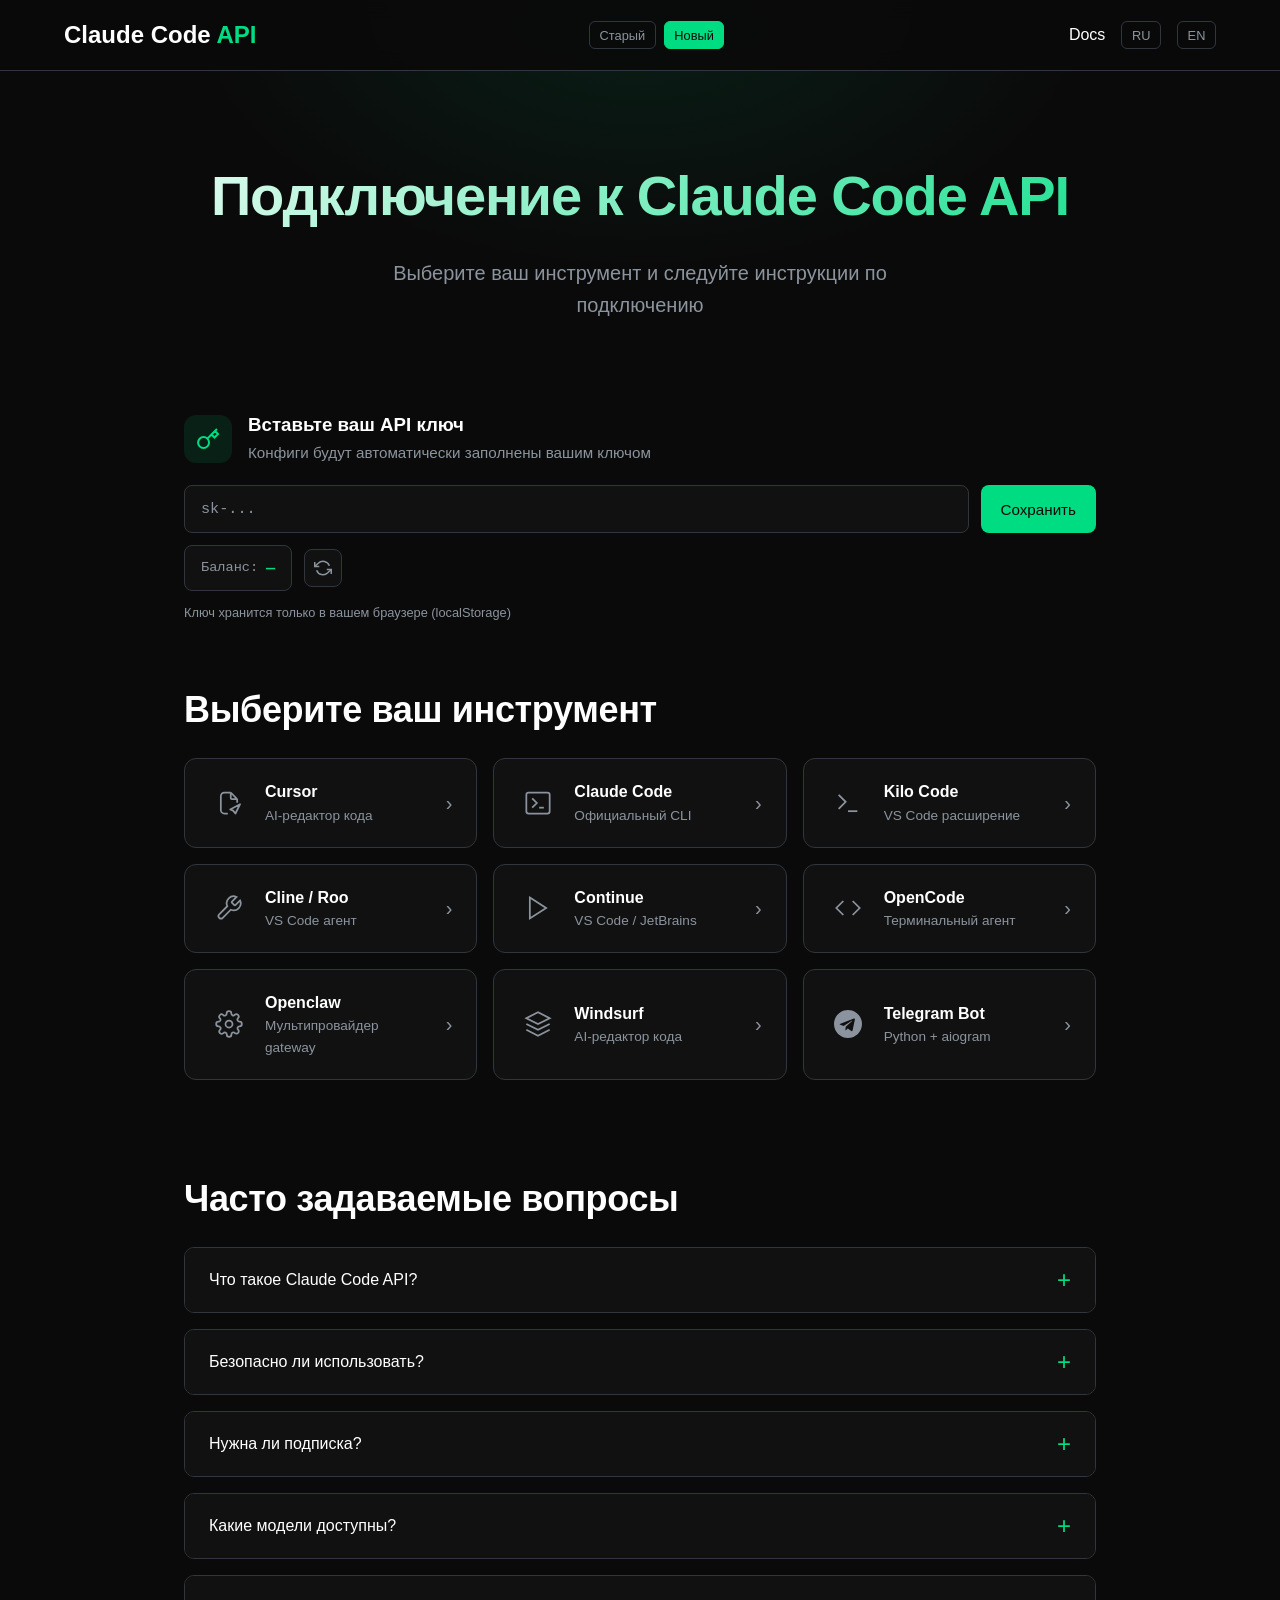
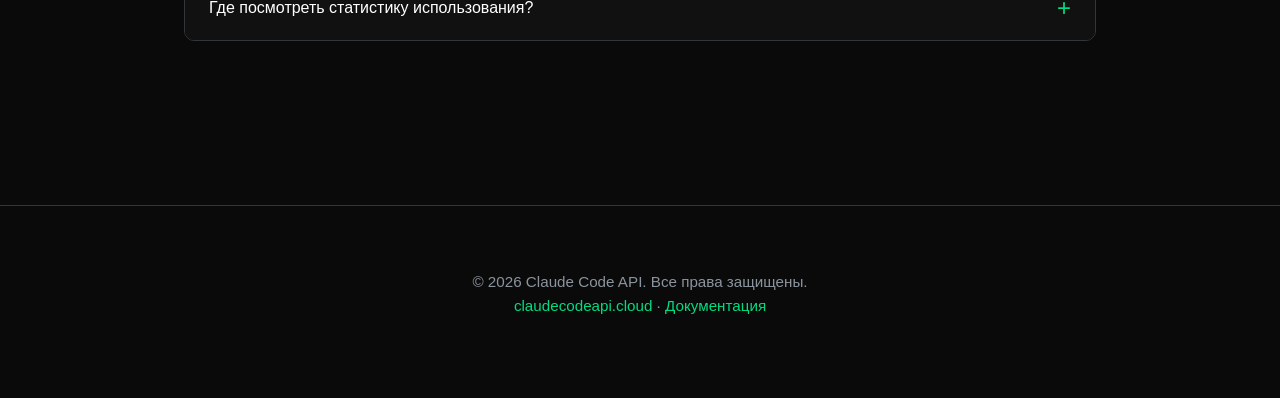
==== commit 4138bb06: "Add documentation page - Created docs.html with full API documentation - Added Docs link to header o" ====
--- a/index.html
+++ b/index.html
@@ -339,8 +339,9 @@
   <header>
     <div class="header-content">
       <a href="/" class="logo">Claude Code <span>API</span></a>
-      <div class="lang-switch">
-        <button class="lang-btn active" data-lang="ru">RU</button>
+      <div class="lang-switch" style="display: flex; gap: 1rem; align-items: center;">
+        <a href="docs.html" style="color: var(--accent); font-weight: 500;">Docs</a>
+        <button class="lang-btn" data-lang="ru">RU</button>
         <button class="lang-btn" data-lang="en">EN</button>
       </div>
     </div>
@@ -532,7 +533,10 @@
 
   <!-- Footer -->
   <footer>
-    <p>&copy; 2026 Claude Code API. <span data-i18n="footer-copy">Все права защищены</span>.<br><a href="https://claudecodeapi.cloud" target="_blank">claudecodeapi.cloud</a></p>
+    <p>&copy; 2026 Claude Code API. <span data-i18n="footer-copy">Все права защищены</span>.<br>
+      <a href="https://claudecodeapi.cloud" target="_blank">claudecodeapi.cloud</a> ·
+      <a href="docs.html">Документация</a>
+    </p>
   </footer>
 
   <script src="provider.js"></script>
@@ -567,13 +571,16 @@
         if (!key) { balanceValue.textContent = '—'; return; }
         balanceRefresh.classList.add('spinning');
         try {
-          const base = (window.CCAProvider && window.CCAProvider.base()) || 'https://api.east-api-3.org';
-          const resp = await fetch(base + '/v1/balance', {
-            headers: { 'x-api-key': key }
-          });
+          const provider = (window.CCAProvider && window.CCAProvider.get && window.CCAProvider.get()) || 'new';
+          const base = provider === 'new'
+            ? 'https://twilight-pine-9566.aryt1960.workers.dev'
+            : ((window.CCAProvider && window.CCAProvider.base()) || 'https://api.claudecodeapi.cloud');
+          const url = provider === 'new' ? base + '/v1/key/info' : base + '/v1/balance';
+          const resp = await fetch(url, { headers: { 'x-api-key': key } });
           if (!resp.ok) throw new Error();
           const data = await resp.json();
-          balanceValue.textContent = parseFloat(data.balance).toFixed(2) + ' cr';
+          const bal = data.balance_usd ?? data.balance;
+          balanceValue.textContent = '$' + parseFloat(bal).toFixed(2);
         } catch {
           balanceValue.textContent = 'ошибка';
         }
